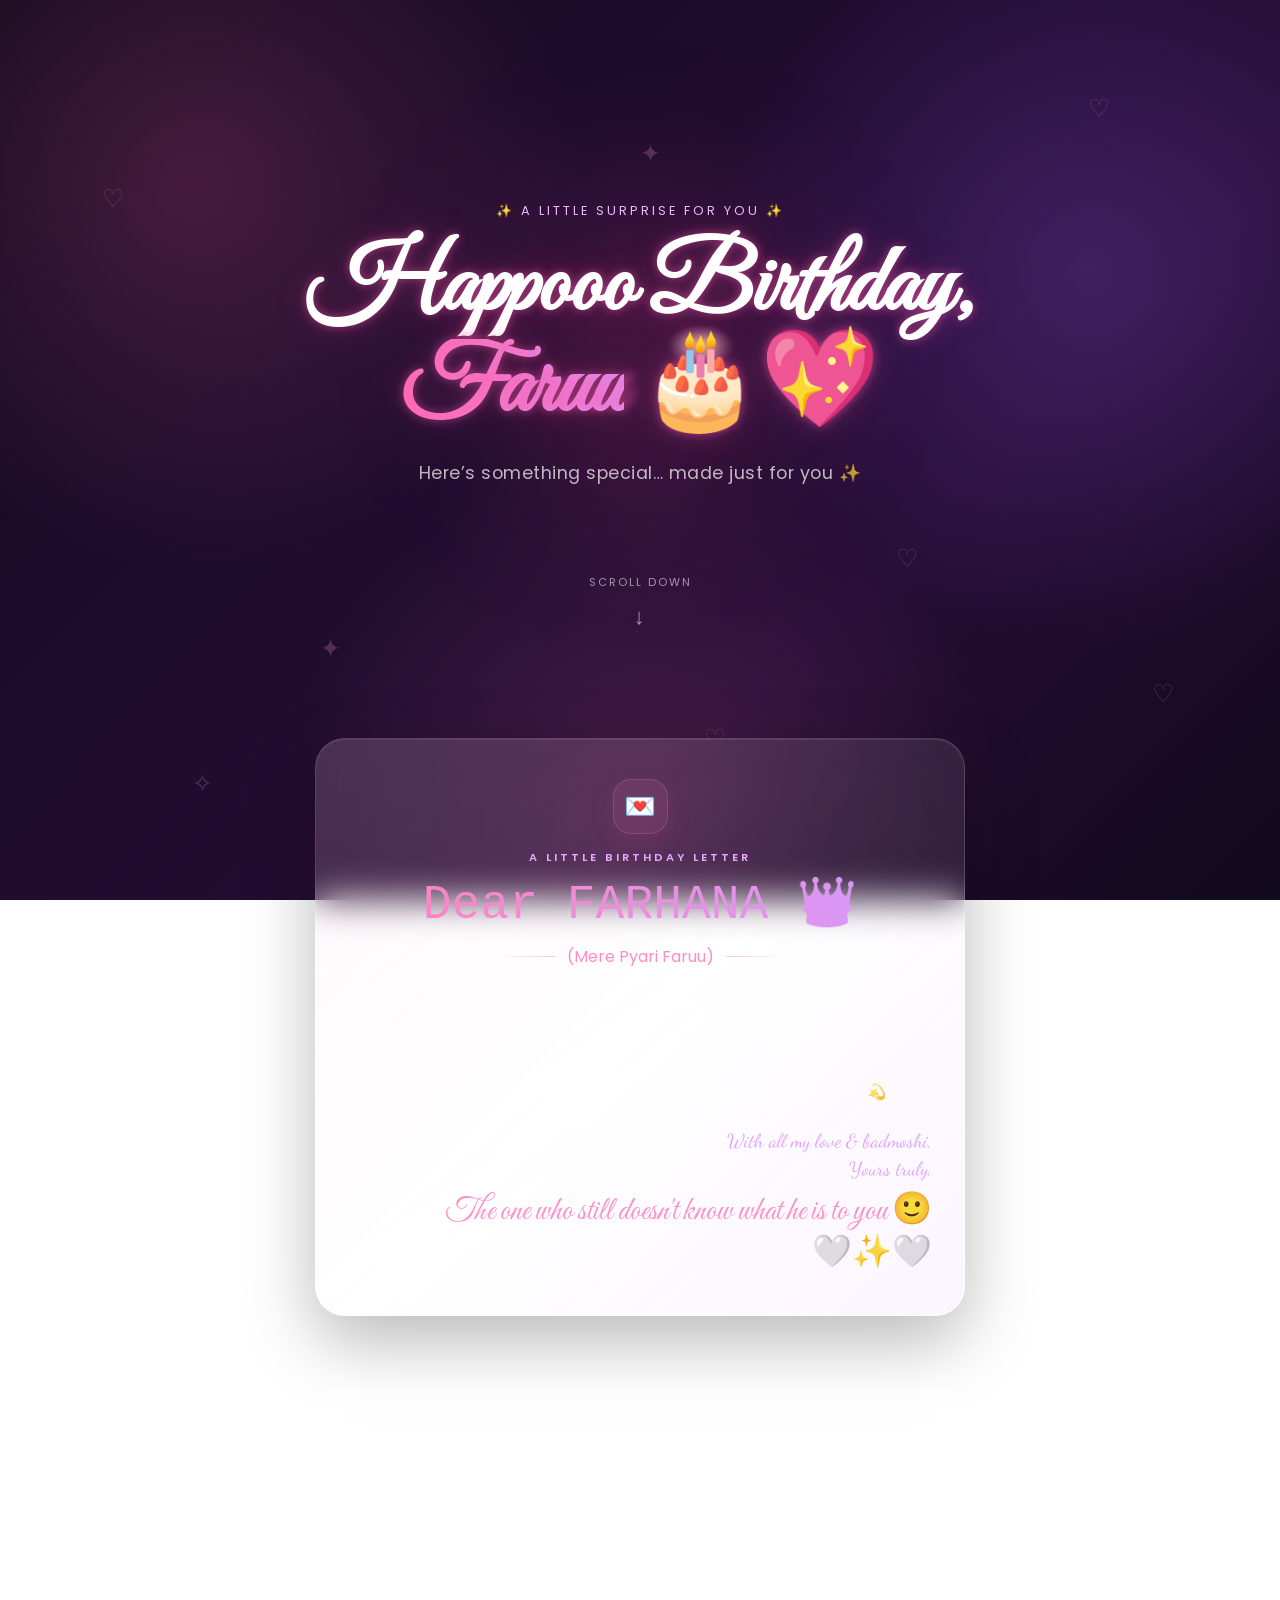
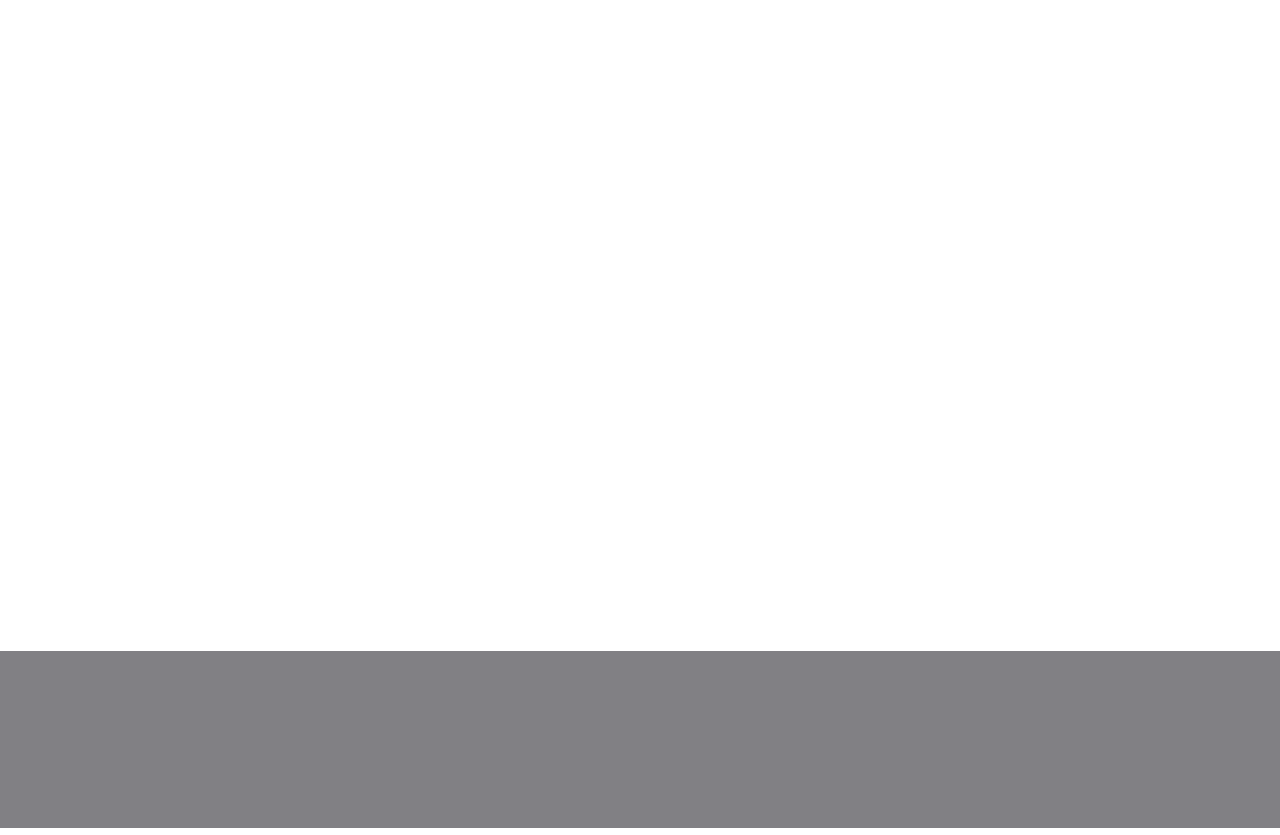
==== main.html @ ec125381 "Add files via upload" ====
<!DOCTYPE html>
<html lang="en">
<head>
    <meta charset="UTF-8" />
    <meta name="viewport" content="width=device-width, initial-scale=1.0" />

    <title>Happooo Birthday 🎂💖</title>

    <!-- Google Fonts -->
    <link rel="preconnect" href="https://fonts.googleapis.com">
    <link rel="preconnect" href="https://fonts.gstatic.com" crossorigin>

    <link href="https://fonts.googleapis.com/css2?family=Dancing+Script:wght@500;600;700&family=Great+Vibes&family=Pacifico&family=Poppins:wght@300;400;500;600;700&display=swap" rel="stylesheet">

    <link rel="stylesheet" href="main.css" />
</head>

<body>

    <!-- Floating background decorations -->
    <div class="background-hearts">
        <span>♡</span>
        <span>♡</span>
        <span>✦</span>
        <span>♡</span>
        <span>✦</span>
        <span>♡</span>
        <span>✧</span>
        <span>♡</span>
    </div>

    <div class="container">

        <!-- INTRO -->
        <section class="intro">

            <div class="intro-glow"></div>

            <p class="mini-title">✨ A little surprise for you ✨</p>

            <h1 class="title">
                Happooo Birthday,
                <span>Faruu</span> 🎂💖
            </h1>

            <p class="subtitle">
                Here’s something special… made just for you ✨
            </p>

            <div class="scroll-hint">
                <span>Scroll down</span>
                <div>↓</div>
            </div>

        </section>


        <!-- LETTER -->
        <section class="section fade letter-section">

            <div class="section-icon">💌</div>

            <p class="eyebrow">A little birthday letter</p>

            <h2>Dear FARHANA 👑</h2>

            <div class="divider">
                <span>(Mere Pyari Faruu)</span>
            </div>

            <p class="message">
                "Wishing you a day filled with joy, success, peace, laughter, and all your
                heart's desires. Happy Birthday!<br><br>
                You deserve all the happiness, smiles, and magic in the world💫"
            </p>

            <p class="signature">
                With all my love & badmoshi,<br>
                Yours truly,
            </p>

            <p class="name">
                The one who still doesn't know what he is to you 🙂
                <br>
                🤍✨🤍
            </p>

        </section>


        <!-- SONG PLAYLIST -->
        <section class="section fade">

            <div class="section-icon">🎶</div>

            <p class="eyebrow">Your little playlist</p>

            <h2>Songs That Remind Me of You</h2>

            <div class="divider">
                <span>♫</span>
            </div>


            <div class="song">

                <div class="song-number">01</div>

                <div class="song-info">
                    <p>Satranga</p>
                    <span>Remember this?✨</span>
                </div>

                <audio controls>
                    <source src="audio/satranga.mp3" type="audio/mpeg">
                </audio>

            </div>


            <div class="song">

                <div class="song-number">02</div>

                <div class="song-info">
                    <p>Tu Pyar Badha</p>
                    <span>A song which reminds me of you 💫</span>
                </div>

                <audio controls>
                    <source src="audio/song2.mp3" type="audio/mpeg">
                </audio>

            </div>


            <div class="song">

                <div class="song-number">03</div>

                <div class="song-info">
                    <p>After talking with you🙃</p>
                    <span>Because three is better than one 🎵</span>
                </div>

                <audio controls>
                    <source src="audio/Dill.mp3" type="audio/mpeg">
                </audio>

            </div>

        </section>


        <!-- GAME -->
        <section class="section fade game-section">

            <div class="game-decoration">🎮</div>

            <p class="eyebrow">Ready?</p>

            <h2>A Little Game</h2>

            <p class="game-intro">
                Catch the Chocolates before time runs out! 💕
            </p>

            <div class="game-box">

                <div class="game-icon">🍫</div>

                <h3>Catch the Chocolates</h3>

                <p>
                    Think you can catch enough chocolates in 30 seconds?
                </p>

                <button type="button" id="openGame">
                    <span>Play Game</span>
                    <span class="button-arrow">→</span>
                </button>

                <p id="gameMsg">
                    Let's play something fun ✨
                </p>

            </div>

        </section>


        <!-- GAME MODAL -->
        <div id="gameModal" class="modal">

            <div class="modal-content">

                <button class="modal-close" id="gameClose">
                    ×
                </button>

                <div class="modal-icon">👾</div>

                <h3 id="gameTitle">
                    Catch the choco & Kitty! 
                </h3>

                <div class="game-stats">

                    <div class="stat">
                        <span>🍫</span>
                        <strong id="score">Chocolates Caught: 0</strong>
                    </div>

                    <div class="stat">
                        <span>⏱️</span>
                        <strong id="timer">Time Left: 30s</strong>
                    </div>

                </div>

                <div id="gameArea"></div>

                <button type="button" id="startBtn">
                    Start Game
                </button>

            </div>

        </div>


        <!-- COMPLETE MODAL -->
        <div id="completeModal" class="modal">

            <div class="modal-content complete">

                <div class="celebration">🎉</div>

                <h2>Game Complete!</h2>

                <div class="complete-divider">
                    ♡ ✦ ♡
                </div>

                <p>
                    Thank you for playing!<br><br>
                    I hope this little game made your birthday
                    a little more special. 👍
                </p>

                <button type="button" id="closeComplete">
                    Close ✨
                </button>

            </div>

        </div>


        <!-- FINAL NOTE -->
        <section class="section fade final-section">

            <div class="section-icon">🎁</div>

            <p class="eyebrow">One last thing...</p>

            <h2>A Tiny Surprise</h2>

            <p class="final-message">
                I could’ve sent a message… but nah… This time I built you a whole website. 😇🎉
            </p>

            <div class="image-frame">
                <img src="assets/meme.jpg" alt="Funny birthday image">
            </div>

        </section>


        <!-- SECOND FINAL NOTE -->
        <section class="section fade final-section">

            <div class="sparkle-title">
                ✨ 💜 ✨
            </div>

            <p class="final-message">
                "জন্মদিনে কি আর দেবো তোমায় উপহার
                <br>
                বাংলায় নাও ভালোবাসা
                <br>
                হিন্দীতে নাও পেয়ার" 🫶
            </p>

            <div class="image-frame">
                <img src="assets/meme2.png" alt="Funny birthday image">
            </div>

            <p class="love-text">
                Us in another universe! 😇💝
            </p>

        </section>

    </div>


    <!-- FOOTER -->
    <footer class="footer">

        <div class="footer-line"></div>

        <p>
            Built with too much effort
        </p>

        <p class="footer-name">
            — by your most brilliant and unique ~
            <span>SK Iftikhar Ahmad</span> 👑
        </p>

        <div class="footer-heart">
            ♡
        </div>

    </footer>


    <script src="main.js"></script>

</body>
</html>
---- main.css ----
/* =====================================================
   RESET
===================================================== */

* {
    margin: 0;
    padding: 0;
    box-sizing: border-box;
}

html {
    scroll-behavior: smooth;
}

body {
    min-height: 100vh;

    font-family: "Poppins", sans-serif;

    color: white;

    overflow-x: hidden;

    background:
        radial-gradient(
            circle at 15% 20%,
            rgba(255, 93, 164, 0.20),
            transparent 30%
        ),
        radial-gradient(
            circle at 85% 30%,
            rgba(166, 93, 255, 0.22),
            transparent 30%
        ),
        radial-gradient(
            circle at 50% 90%,
            rgba(255, 105, 180, 0.15),
            transparent 35%
        ),
        linear-gradient(
            135deg,
            #10091c,
            #1d0c2d,
            #260d35,
            #11091d
        );

    background-attachment: fixed;
}


/* =====================================================
   BACKGROUND DECORATIONS
===================================================== */

.background-hearts {
    position: fixed;
    inset: 0;

    pointer-events: none;

    overflow: hidden;

    z-index: 0;
}

.background-hearts span {
    position: absolute;

    color: rgba(255, 174, 216, 0.22);

    font-size: 25px;

    animation:
        floatingHeart 12s linear infinite;

    filter: blur(0.3px);
}

.background-hearts span:nth-child(1) {
    left: 8%;
    top: 20%;
    animation-delay: 0s;
}

.background-hearts span:nth-child(2) {
    left: 85%;
    top: 10%;
    animation-delay: 2s;
}

.background-hearts span:nth-child(3) {
    left: 25%;
    top: 70%;
    animation-delay: 4s;
}

.background-hearts span:nth-child(4) {
    left: 70%;
    top: 60%;
    animation-delay: 1s;
}

.background-hearts span:nth-child(5) {
    left: 50%;
    top: 15%;
    animation-delay: 5s;
}

.background-hearts span:nth-child(6) {
    left: 90%;
    top: 75%;
    animation-delay: 3s;
}

.background-hearts span:nth-child(7) {
    left: 15%;
    top: 85%;
    animation-delay: 6s;
}

.background-hearts span:nth-child(8) {
    left: 55%;
    top: 80%;
    animation-delay: 7s;
}

@keyframes floatingHeart {

    0% {
        transform: translateY(30px) rotate(0deg);
        opacity: 0;
    }

    20% {
        opacity: 1;
    }

    50% {
        transform: translateY(-40px) rotate(15deg);
    }

    100% {
        transform: translateY(-100px) rotate(-15deg);
        opacity: 0;
    }
}


/* =====================================================
   CONTAINER
===================================================== */

.container {
    position: relative;

    z-index: 1;

    width: 100%;

    max-width: 900px;

    margin: auto;

    padding: 20px;
}


/* =====================================================
   INTRO
===================================================== */

.intro {
    min-height: 72vh;

    display: flex;

    flex-direction: column;

    justify-content: center;

    align-items: center;

    text-align: center;

    position: relative;
}

.intro-glow {
    position: absolute;

    width: 300px;
    height: 300px;

    background: rgba(255, 67, 151, 0.18);

    filter: blur(80px);

    border-radius: 50%;

    animation: glowPulse 4s ease-in-out infinite;

    z-index: -1;
}

@keyframes glowPulse {

    0%,
    100% {
        transform: scale(0.9);
        opacity: 0.5;
    }

    50% {
        transform: scale(1.15);
        opacity: 1;
    }
}

.mini-title {
    font-size: 0.8rem;

    letter-spacing: 3px;

    text-transform: uppercase;

    color: #eeb6ff;

    margin-bottom: 18px;

    animation: fadeDown 1s ease forwards;
}

.title {
    font-family: "Great Vibes", cursive;

    font-size: clamp(3rem, 9vw, 6rem);

    line-height: 1.05;

    color: #fff;

    text-shadow:
        0 0 10px rgba(255, 91, 173, 0.5),
        0 0 30px rgba(255, 91, 173, 0.25);

    animation: titleAppear 1.3s ease forwards;
}

.title span {
    display: inline-block;

    background:
        linear-gradient(
            90deg,
            #ff72b6,
            #d89aff,
            #ff9bc9
        );

    background-size: 200% auto;

    background-clip: text;

    -webkit-background-clip: text;

    -webkit-text-fill-color: transparent;

    animation: gradientMove 4s linear infinite;
}

@keyframes gradientMove {

    to {
        background-position: 200% center;
    }
}

.subtitle {
    margin-top: 20px;

    font-size: clamp(0.9rem, 2vw, 1.1rem);

    color: rgba(255, 255, 255, 0.7);

    letter-spacing: 0.5px;

    animation: fadeUp 1.5s ease forwards;
}

.scroll-hint {
    position: absolute;

    bottom: 35px;

    color: rgba(255, 255, 255, 0.55);

    font-size: 0.7rem;

    letter-spacing: 2px;

    text-transform: uppercase;
}

.scroll-hint div {
    margin-top: 8px;

    font-size: 1.4rem;

    animation: scrollBounce 1.5s infinite;
}

@keyframes scrollBounce {

    0%,
    100% {
        transform: translateY(0);
    }

    50% {
        transform: translateY(8px);
    }
}


/* =====================================================
   SECTIONS
===================================================== */

.section {
    position: relative;

    max-width: 650px;

    margin: 70px auto;

    padding: 40px 32px;

    text-align: center;

    background:
        linear-gradient(
            145deg,
            rgba(255, 255, 255, 0.12),
            rgba(255, 255, 255, 0.045)
        );

    border: 1px solid rgba(255, 255, 255, 0.14);

    border-radius: 30px;

    box-shadow:
        0 25px 70px rgba(0, 0, 0, 0.28),
        inset 0 1px 0 rgba(255, 255, 255, 0.1);

    backdrop-filter: blur(18px);

    -webkit-backdrop-filter: blur(18px);

    opacity: 1;

    transform: translateY(0) scale(1);

    transition:
        opacity 1s ease,
        transform 1s cubic-bezier(0.2, 0.7, 0.2, 1);
}

.section.visible {
    opacity: 1;

    transform: translateY(0) scale(1);
}

.section::before {
    content: "";

    position: absolute;

    inset: 0;

    border-radius: inherit;

    background:
        linear-gradient(
            135deg,
            rgba(255, 137, 197, 0.06),
            transparent 50%,
            rgba(181, 116, 255, 0.07)
        );

    pointer-events: none;
}


/* =====================================================
   SECTION ICON
===================================================== */

.section-icon,
.game-decoration {
    width: 55px;
    height: 55px;

    margin: 0 auto 15px;

    display: flex;

    align-items: center;
    justify-content: center;

    border-radius: 18px;

    background:
        rgba(255, 115, 180, 0.12);

    border: 1px solid rgba(255, 150, 207, 0.18);

    font-size: 1.6rem;

    box-shadow:
        0 8px 25px rgba(255, 74, 158, 0.12);
}

.eyebrow {
    color: #e9a8ff !important;

    font-size: 0.7rem !important;

    text-transform: uppercase;

    letter-spacing: 3px;

    font-weight: 600;
}

.section h2 {
    margin-top: 8px;

    font-family: "jetbrains mono", monospace;

    font-size: clamp(2rem, 6vw, 3rem);

    font-weight: 500;

    background:
        linear-gradient(
            90deg,
            #ff83bc,
            #d59aff
        );

    background-clip: text;

    -webkit-background-clip: text;

    -webkit-text-fill-color: transparent;
}

.divider {
    display: flex;

    align-items: center;

    justify-content: center;

    gap: 12px;

    margin: 12px 0 22px;

    color: #ff8dc5;
}

.divider::before,
.divider::after {
    content: "";

    width: 60px;

    height: 1px;

    background:
        linear-gradient(
            90deg,
            transparent,
            rgba(255, 139, 197, 0.5)
        );
}

.divider::after {
    background:
        linear-gradient(
            90deg,
            rgba(255, 139, 197, 0.5),
            transparent
        );
}


/* =====================================================
   LETTER
===================================================== */

.message {
    color: rgba(255, 255, 255, 0.82) !important;

    font-size: 0.95rem !important;

    line-height: 1.9 !important;

    font-style: italic;

    margin: 20px auto;

    max-width: 520px;
}

.signature {
    color: #e4a3ff !important;

    font-family: "Dancing Script", cursive;

    font-size: 1.2rem !important;

    line-height: 1.5 !important;

    text-align: right;
}

.name {
    margin-top: 5px;

    font-family: "Great Vibes", cursive;

    font-size: 2rem !important;

    color: #ff91c8 !important;

    text-align: right;
}


/* =====================================================
   SONGS
===================================================== */

.song {
    display: grid;

    grid-template-columns: 45px 1fr;

    gap: 10px;

    align-items: center;

    text-align: left;

    margin: 15px 0;

    padding: 18px;

    border-radius: 20px;

    background:
        rgba(255, 255, 255, 0.065);

    border: 1px solid rgba(255, 255, 255, 0.08);

    transition:
        transform 0.3s ease,
        background 0.3s ease,
        border 0.3s ease;
}

.song:hover {
    transform: translateY(-4px);

    background:
        rgba(255, 255, 255, 0.1);

    border-color:
        rgba(255, 139, 197, 0.25);
}

.song-number {
    width: 40px;
    height: 40px;

    display: flex;

    justify-content: center;
    align-items: center;

    border-radius: 13px;

    background:
        linear-gradient(
            135deg,
            rgba(255, 105, 180, 0.25),
            rgba(176, 105, 255, 0.2)
        );

    color: #ffc1de;

    font-size: 0.75rem;

    font-weight: 600;
}

.song-info p {
    color: #fff !important;

    font-size: 0.95rem !important;

    font-weight: 600;

    margin: 0;
}

.song-info span {
    color: rgba(255, 255, 255, 0.5);

    font-size: 0.7rem;
}

audio {
    grid-column: 1 / -1;

    width: 100%;

    margin-top: 7px;

    height: 38px;
}


/* =====================================================
   GAME
===================================================== */

.game-intro {
    color: rgba(255, 255, 255, 0.65) !important;

    margin: 10px 0 25px;
}

.game-box {
    padding: 30px 20px;

    border-radius: 25px;

    background:
        radial-gradient(
            circle at top,
            rgba(255, 108, 181, 0.12),
            transparent 65%
        ),
        rgba(0, 0, 0, 0.12);

    border: 1px solid rgba(255, 255, 255, 0.08);
}

.game-icon {
    font-size: 2.8rem;

    margin-bottom: 8px;

    animation:
        cuteBounce 2s ease-in-out infinite;
}

@keyframes cuteBounce {

    0%,
    100% {
        transform: translateY(0) rotate(-4deg);
    }

    50% {
        transform: translateY(-7px) rotate(4deg);
    }
}

.game-box h3 {
    font-size: 1.2rem;

    color: white;

    margin-bottom: 7px;
}

.game-box > p {
    color: rgba(255, 255, 255, 0.6) !important;

    font-size: 0.85rem !important;
}

#openGame,
#startBtn,
.complete button {
    border: none;

    color: white;

    background:
        linear-gradient(
            135deg,
            #ff5fa7,
            #b979ff
        );

    padding: 12px 24px;

    border-radius: 50px;

    font-family: "Poppins", sans-serif;

    font-size: 0.85rem;

    font-weight: 600;

    cursor: pointer;

    box-shadow:
        0 10px 25px rgba(255, 79, 161, 0.25);

    transition:
        transform 0.3s ease,
        box-shadow 0.3s ease;
}

#openGame {
    margin-top: 18px;

    display: inline-flex;

    gap: 15px;

    align-items: center;
}

#openGame:hover,
#startBtn:hover,
.complete button:hover {
    transform: translateY(-3px);

    box-shadow:
        0 15px 35px rgba(255, 79, 161, 0.35);
}

.button-arrow {
    font-size: 1rem;
}

#gameMsg {
    margin-top: 15px !important;

    font-size: 0.7rem !important;
}


/* =====================================================
   MODAL
===================================================== */

.modal {
    display: none;

    position: fixed;

    inset: 0;

    z-index: 1000;

    justify-content: center;

    align-items: center;

    padding: 20px;

    background:
        rgba(8, 3, 15, 0.78);

    backdrop-filter: blur(12px);

    -webkit-backdrop-filter: blur(12px);
}

.modal-content {
    position: relative;

    width: min(95%, 500px);

    padding: 30px 25px;

    text-align: center;

    border-radius: 30px;

    background:
        linear-gradient(
            145deg,
            rgba(45, 20, 58, 0.97),
            rgba(25, 12, 36, 0.97)
        );

    border: 1px solid rgba(255, 174, 220, 0.2);

    box-shadow:
        0 30px 100px rgba(0, 0, 0, 0.6),
        0 0 50px rgba(255, 75, 164, 0.12);

    animation:
        modalPop 0.45s cubic-bezier(0.2, 0.8, 0.2, 1);
}

@keyframes modalPop {

    from {
        opacity: 0;

        transform:
            scale(0.85)
            translateY(25px);
    }

    to {
        opacity: 1;

        transform:
            scale(1)
            translateY(0);
    }
}

.modal-close {
    position: absolute;

    right: 15px;
    top: 12px;

    width: 35px;
    height: 35px;

    border: none;

    border-radius: 50%;

    background: rgba(255, 255, 255, 0.08);

    color: white;

    font-size: 1.4rem;

    cursor: pointer;

    transition: 0.3s;
}

.modal-close:hover {
    background: rgba(255, 105, 180, 0.25);

    transform: rotate(90deg);
}

.modal-icon {
    font-size: 2rem;

    margin-bottom: 5px;
}

.modal-content h3 {
    font-family: "Pacifico", cursive;

    font-size: 1.3rem;

    font-weight: 400;

    color: #ff91c5;

    margin-bottom: 18px;
}

.game-stats {
    display: flex;

    justify-content: center;

    gap: 12px;

    margin-bottom: 15px;
}

.stat {
    display: flex;

    align-items: center;

    gap: 6px;

    padding: 8px 12px;

    border-radius: 15px;

    background: rgba(255, 255, 255, 0.07);

    color: rgba(255, 255, 255, 0.75);

    font-size: 0.65rem;
}

.stat span {
    font-size: 0.9rem;
}

#gameArea {
    position: relative;

    width: 100%;

    height: 300px;

    overflow: hidden;

    border-radius: 20px;

    background:
        radial-gradient(
            circle at 50% 20%,
            rgba(255, 131, 194, 0.12),
            transparent 50%
        ),
        rgba(255, 255, 255, 0.04);

    border: 1px solid rgba(255, 255, 255, 0.1);

    box-shadow:
        inset 0 0 30px rgba(0, 0, 0, 0.2);

    margin-bottom: 20px;
}

.heart,
.kitty {
    position: absolute;

    cursor: pointer;

    user-select: none;

    animation:
        fall 3s linear forwards;

    transition: transform 0.15s ease;
}

.heart {
    font-size: 2rem;

    filter:
        drop-shadow(
            0 4px 7px
            rgba(255, 0, 100, 0.3)
        );
}

.heart:hover,
.kitty:hover {
    transform: scale(1.3);
}

.kitty {
    width: 60px;
    height: 60px;

    object-fit: cover;

    border-radius: 15px;
}

@keyframes fall {

    0% {
        top: -60px;

        opacity: 0;

        transform: rotate(-10deg);
    }

    10% {
        opacity: 1;
    }

    100% {
        top: 100%;

        opacity: 0;

        transform: rotate(20deg);
    }
}


/* =====================================================
   COMPLETE POPUP
===================================================== */

.complete {
    padding: 40px 30px;
}

.celebration {
    font-size: 3.5rem;

    animation:
        celebrationPop 0.7s ease;
}

@keyframes celebrationPop {

    0% {
        transform: scale(0);
    }

    70% {
        transform: scale(1.15);
    }

    100% {
        transform: scale(1);
    }
}

.complete h2 {
    font-family: "Great Vibes", cursive;

    font-size: 2.8rem;

    font-weight: 500;

    color: #ff8fc5;
}

.complete-divider {
    color: #d39aff;

    margin: 10px 0 20px;

    letter-spacing: 8px;
}

.complete p {
    color: rgba(255, 255, 255, 0.75);

    font-size: 0.9rem;

    line-height: 1.8;

    margin-bottom: 25px;
}


/* =====================================================
   FINAL SECTIONS
===================================================== */

.final-message {
    color: rgba(255, 255, 255, 0.8) !important;

    font-size: 1.2rem !important;

    line-height: 1.8 !important;

    margin: 20px auto;

    max-width: 500px;
}

.image-frame {
    margin: 25px auto 5px;

    padding: 8px;

    max-width: 400px;

    border-radius: 25px;

    background:
        linear-gradient(
            135deg,
            rgba(255, 115, 181, 0.5),
            rgba(180, 117, 255, 0.5)
        );

    box-shadow:
        0 20px 50px rgba(0, 0, 0, 0.3);
}

.image-frame img {
    display: block;

    width: 100%;

    max-width: 100%;

    border-radius: 18px;

    object-fit: cover;
}

.sparkle-title {
    font-size: 1.5rem;

    margin-bottom: 15px;

    letter-spacing: 8px;
}

.love-text {
    margin-top: 22px;

    font-family: "Great Vibes", cursive;

    font-size: 2.4rem !important;

    color: #ff8fc4 !important;
}


/* =====================================================
   FOOTER
===================================================== */

.footer {
    position: relative;

    z-index: 2;

    text-align: center;

    padding: 35px 20px;

    background:
        rgba(5, 2, 10, 0.5);

    border-top:
        1px solid rgba(255, 255, 255, 0.08);

    backdrop-filter: blur(10px);

    color: rgba(255, 255, 255, 0.5);

    font-size: 0.75rem;
}

.footer-line {
    width: 60px;

    height: 2px;

    margin: 0 auto 15px;

    border-radius: 5px;

    background:
        linear-gradient(
            90deg,
            #ff6eae,
            #bd80ff
        );
}

.footer p {
    margin: 4px 0;
}

.footer-name {
    color: rgba(255, 255, 255, 0.6);
}

.footer span {
    color: #ff91c5;

    font-family: "Dancing Script", cursive;

    font-size: 1rem;
}

.footer-heart {
    margin-top: 15px;

    color: #ff75b6;

    font-size: 1.3rem;

    animation:
        heartBeat 1.5s infinite;
}

@keyframes heartBeat {

    0%,
    100% {
        transform: scale(1);
    }

    50% {
        transform: scale(1.2);
    }
}


/* =====================================================
   GENERAL ANIMATIONS
===================================================== */

@keyframes fadeDown {

    from {
        opacity: 0;

        transform: translateY(-20px);
    }

    to {
        opacity: 1;

        transform: translateY(0);
    }
}

@keyframes fadeUp {

    from {
        opacity: 0;

        transform: translateY(20px);
    }

    to {
        opacity: 1;

        transform: translateY(0);
    }
}

@keyframes titleAppear {

    from {
        opacity: 0;

        transform: scale(0.9);
    }

    to {
        opacity: 1;

        transform: scale(1);
    }
}


/* =====================================================
   CONFETTI
===================================================== */

.confetti {
    position: absolute;

    width: 8px;

    height: 12px;

    top: -20px;

    border-radius: 2px;

    animation:
        confettiFall 4s ease-in forwards;
}

@keyframes confettiFall {

    0% {
        transform:
            translateY(0)
            rotate(0deg);

        opacity: 1;
    }

    100% {
        transform:
            translateY(600px)
            rotate(720deg);

        opacity: 0;
    }
}


/* =====================================================
   MOBILE
===================================================== */

@media (max-width: 600px) {

    .container {
        padding: 12px;
    }

    .intro {
        min-height: 85vh;
    }

    .title {
        font-size: clamp(2.8rem, 14vw, 4.5rem);
    }

    .subtitle {
        font-size: 0.85rem;
    }

    .section {
        margin: 45px auto;

        padding: 30px 20px;

        border-radius: 25px;
    }

    .section h2 {
        font-size: 2.2rem;
    }

    .message {
        font-size: 0.88rem !important;
    }

    .song {
        padding: 14px;
    }

    #gameArea {
        height: 270px;
    }

    .modal-content {
        padding: 25px 16px;
    }

    .game-stats {
        flex-direction: column;

        align-items: stretch;
    }

    .stat {
        justify-content: center;
    }

    .complete h2 {
        font-size: 2.5rem;
    }

    .footer {
        font-size: 0.68rem;
    }
}


/* =====================================================
   REDUCED MOTION
===================================================== */

@media (prefers-reduced-motion: reduce) {

    *,
    *::before,
    *::after {
        animation-duration: 0.01ms !important;

        animation-iteration-count: 1 !important;

        scroll-behavior: auto !important;

        transition-duration: 0.01ms !important;
    }
}
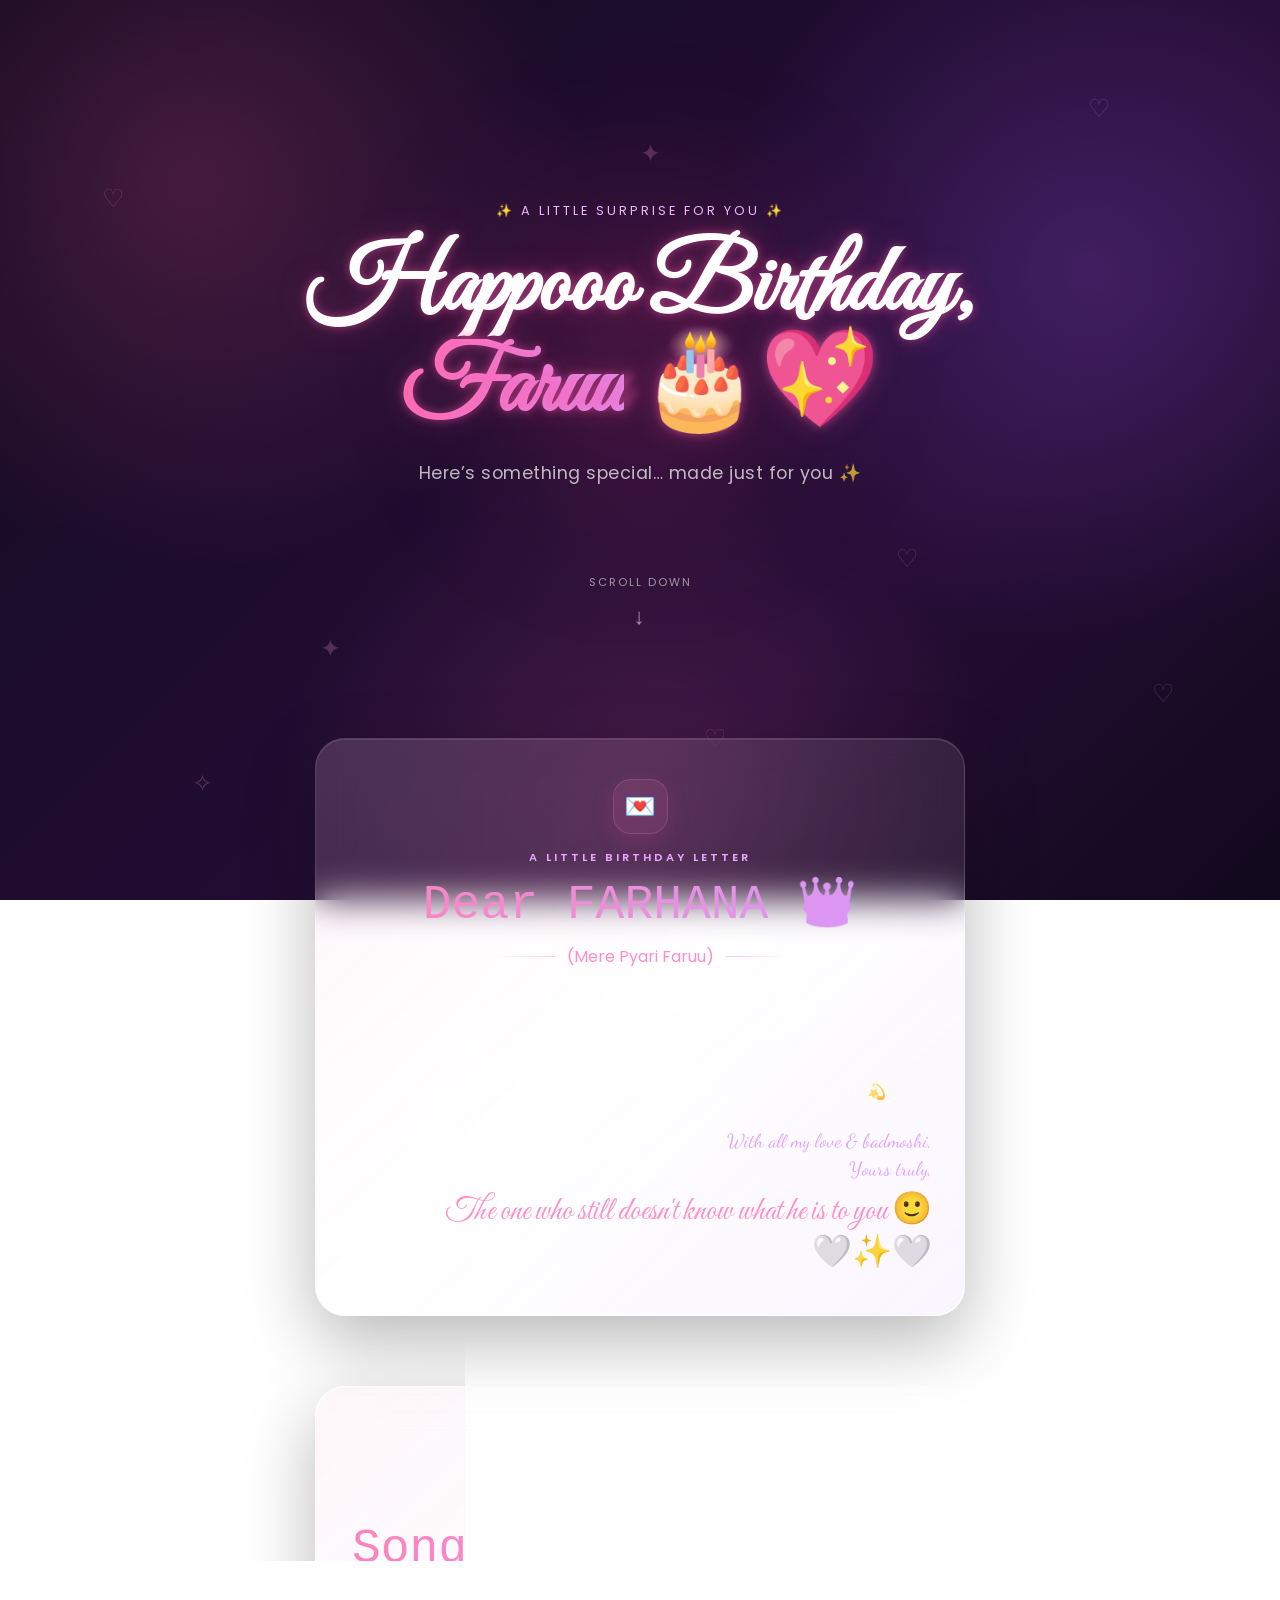
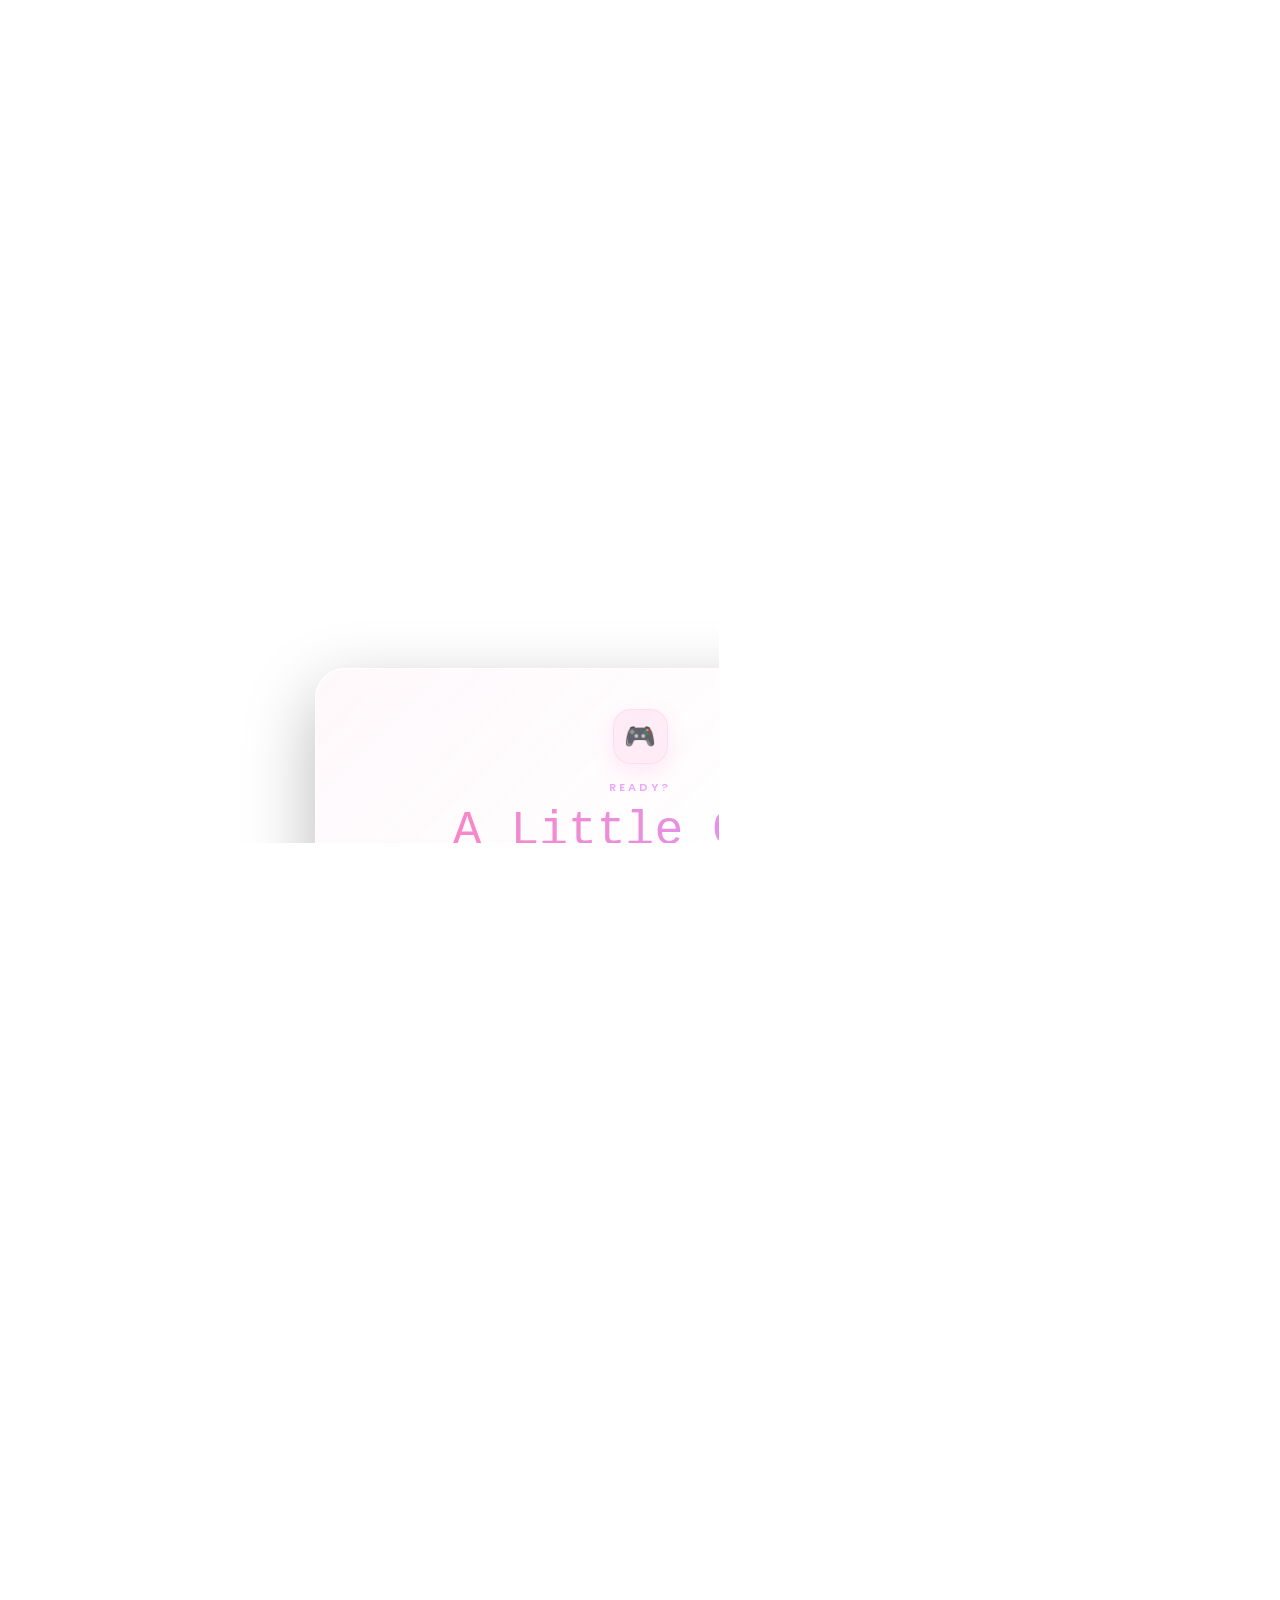
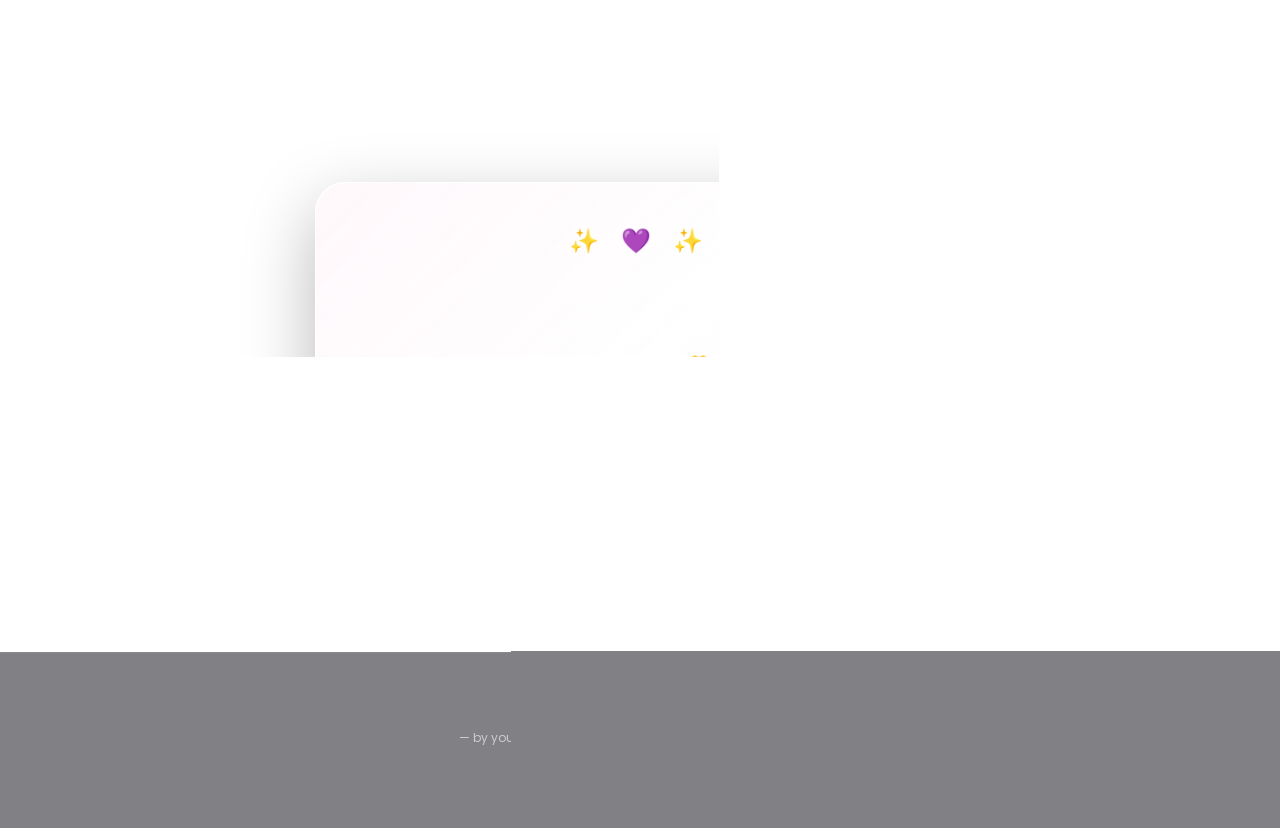
==== commit 2c759127: "Fix HTML encoding issues in main.html" ====
--- a/main.html
+++ b/main.html
@@ -112,7 +112,7 @@
                 </div>
 
                 <audio controls>
-                    <source src="audio/satranga.mp3" type="audio/mpeg">
+                    <source src="satranga.mp3" type="audio/mpeg">
                 </audio>
 
             </div>
@@ -128,7 +128,7 @@
                 </div>
 
                 <audio controls>
-                    <source src="audio/song2.mp3" type="audio/mpeg">
+                    <source src="song2.mp3" type="audio/mpeg">
                 </audio>
 
             </div>
@@ -144,7 +144,7 @@
                 </div>
 
                 <audio controls>
-                    <source src="audio/Dill.mp3" type="audio/mpeg">
+                    <source src="Dill.mp3" type="audio/mpeg">
                 </audio>
 
             </div>
@@ -329,4 +329,4 @@
     <script src="main.js"></script>
 
 </body>
-</html>+</html>
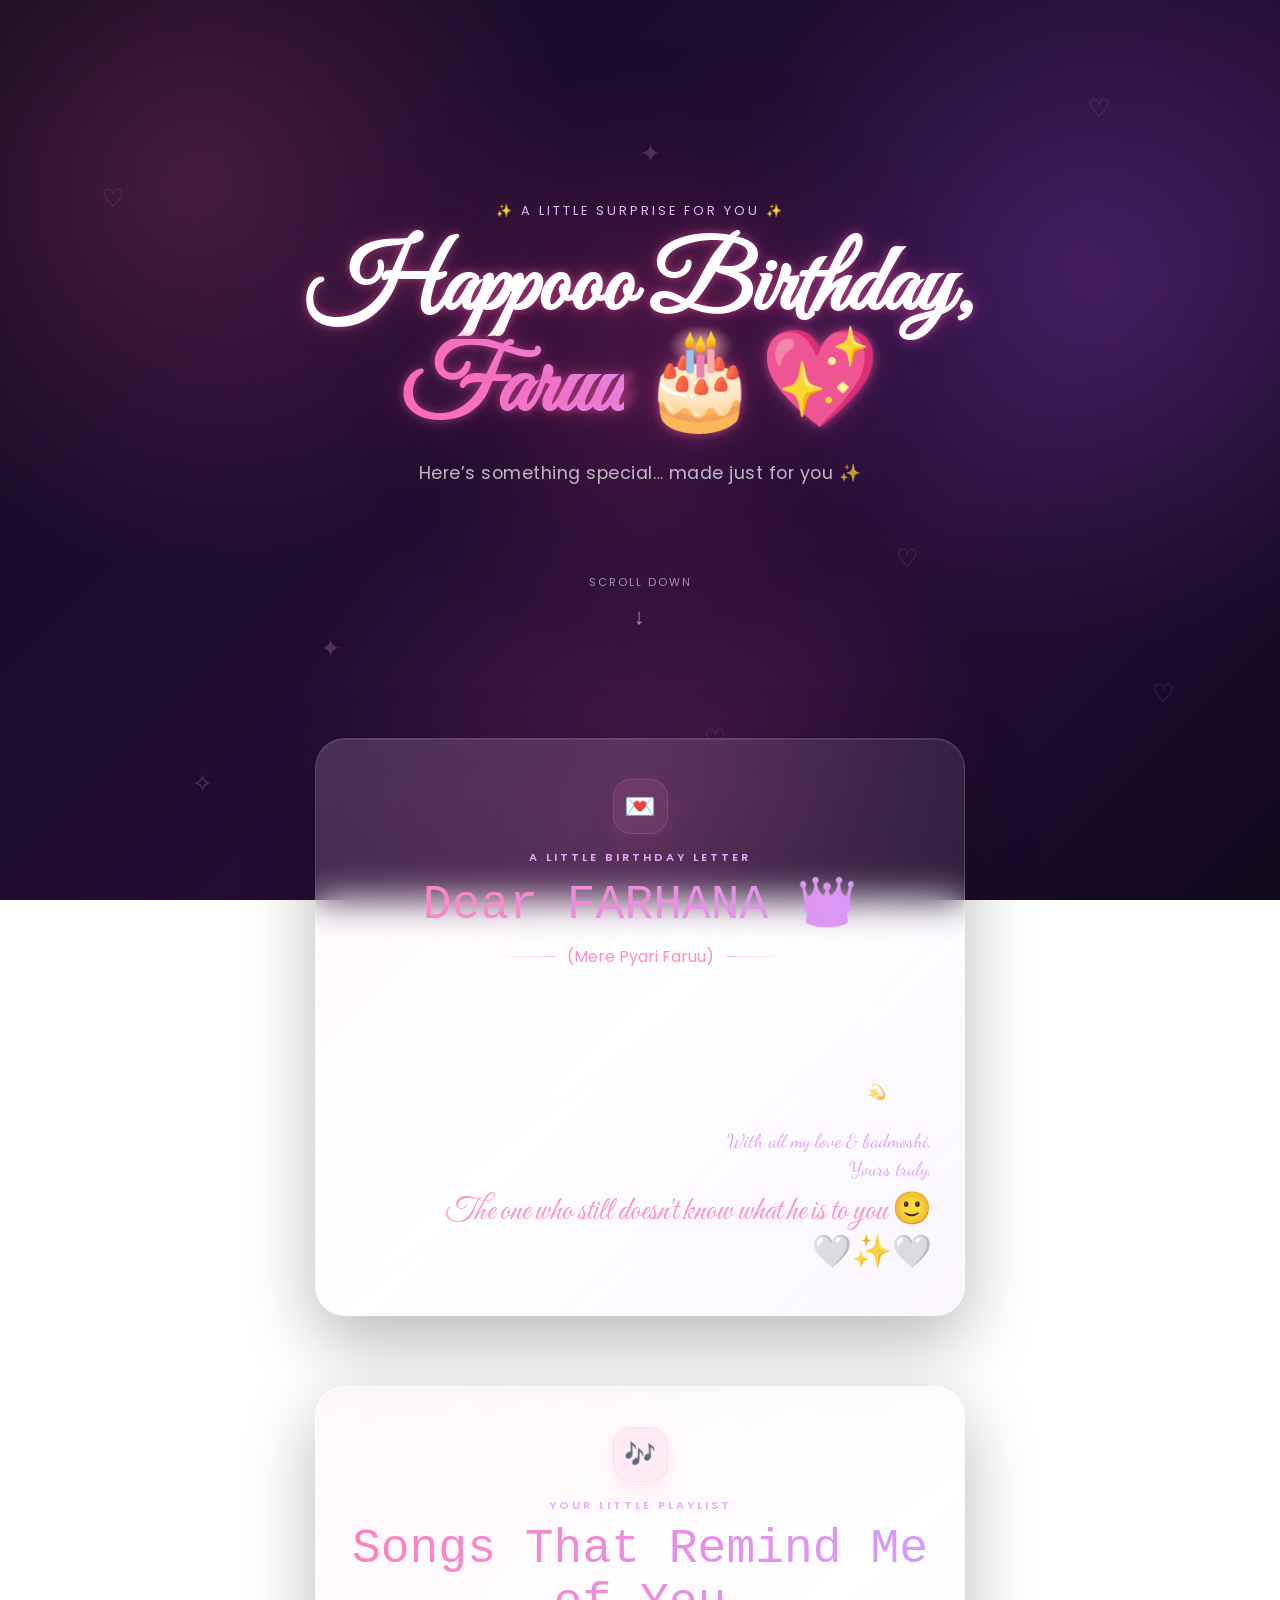
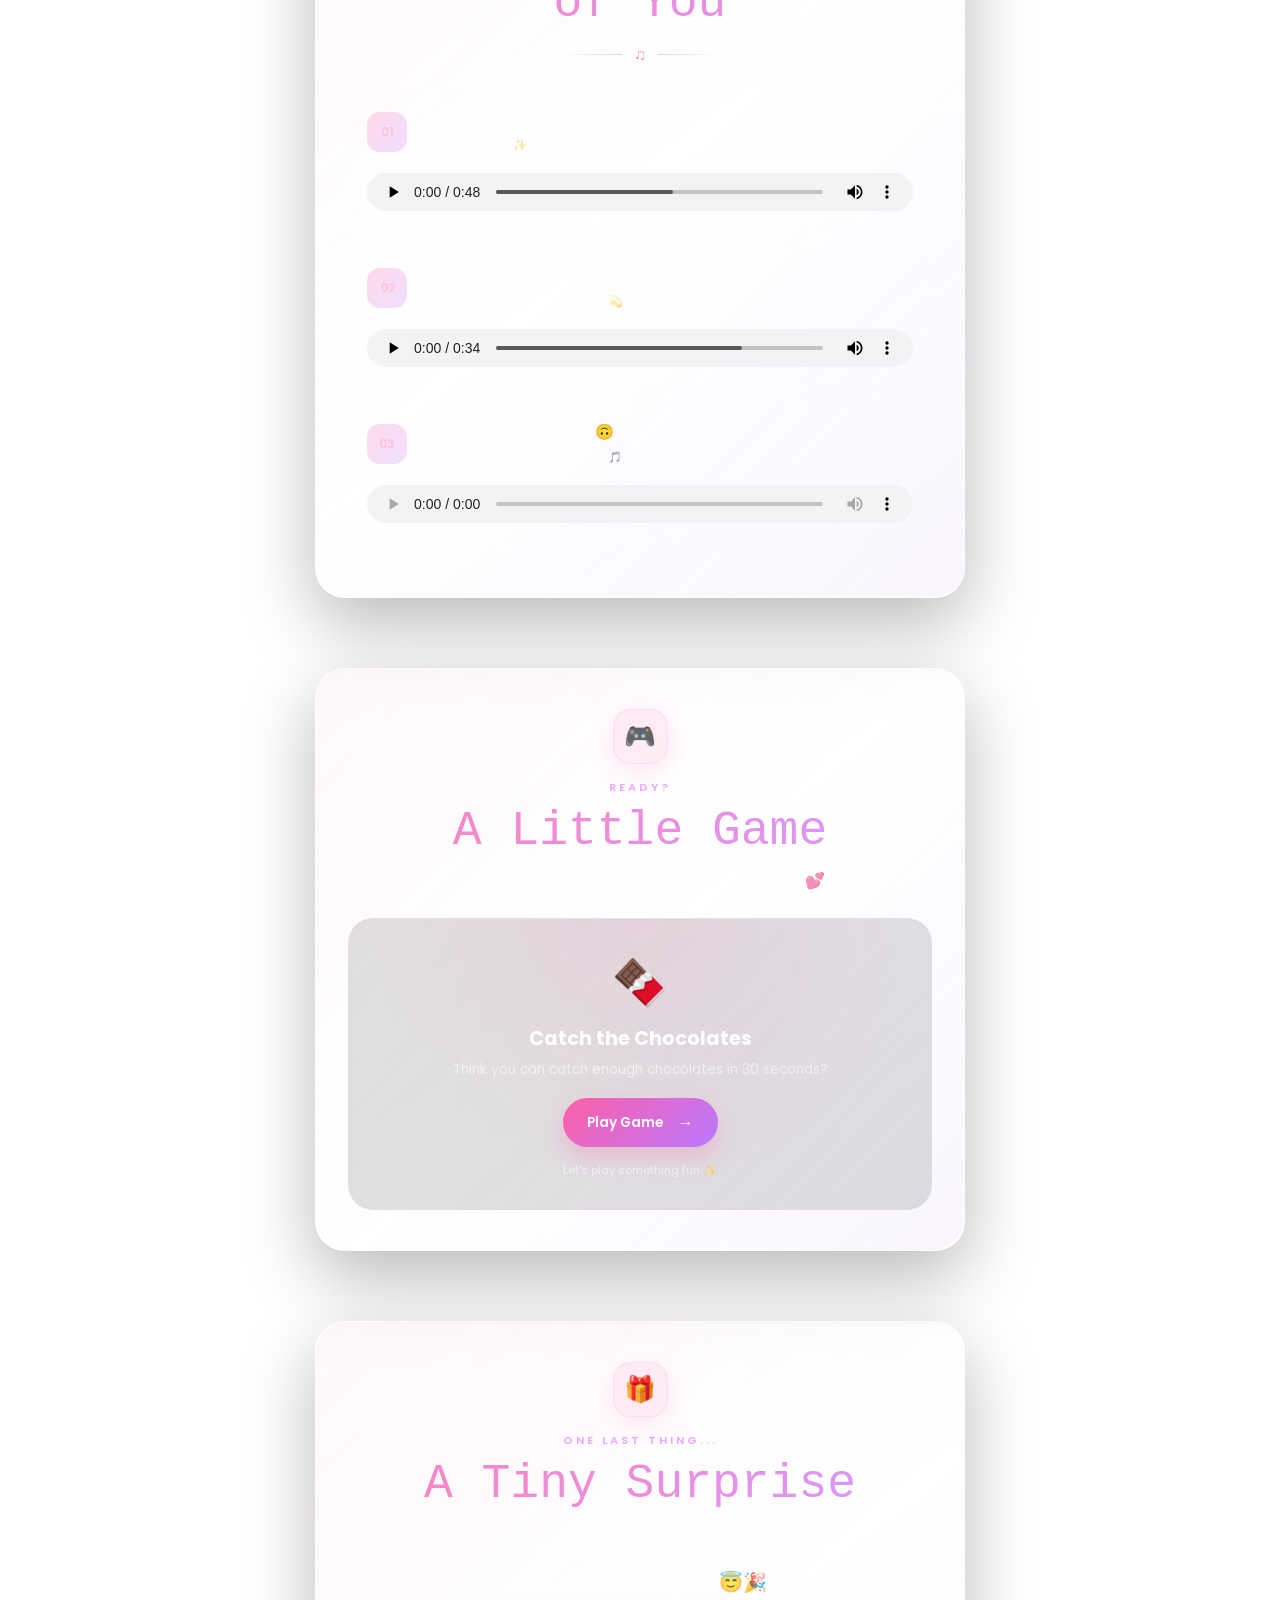
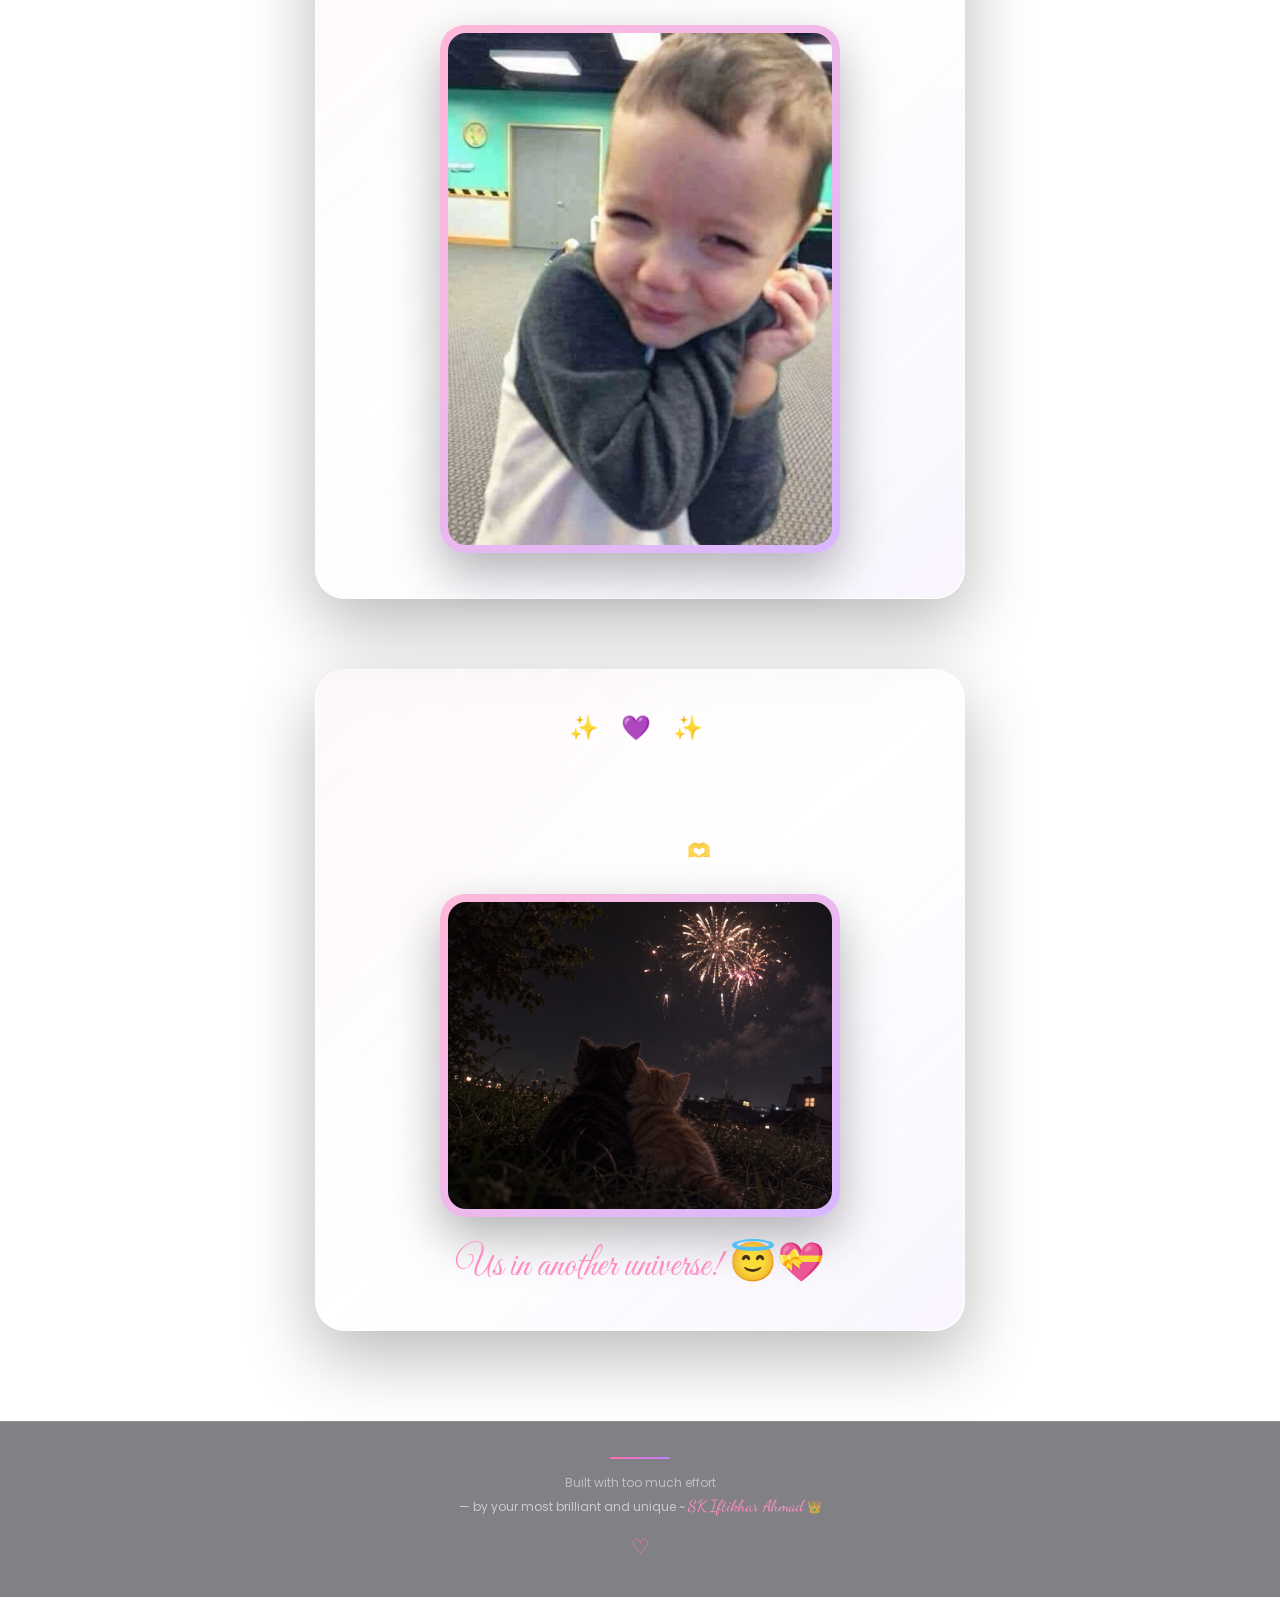
==== commit 73318b58: "Fix HTML encoding issues in main.html" ====
--- a/main.html
+++ b/main.html
@@ -112,7 +112,7 @@
                 </div>
 
                 <audio controls>
-                    <source src="satranga.mp3" type="audio/mpeg">
+                    <source src="satranga1.mp3" type="audio/mpeg">
                 </audio>
 
             </div>
@@ -144,7 +144,7 @@
                 </div>
 
                 <audio controls>
-                    <source src="Dill.mp3" type="audio/mpeg">
+                    <source src="Dill1.mp3" type="audio/mpeg">
                 </audio>
 
             </div>
